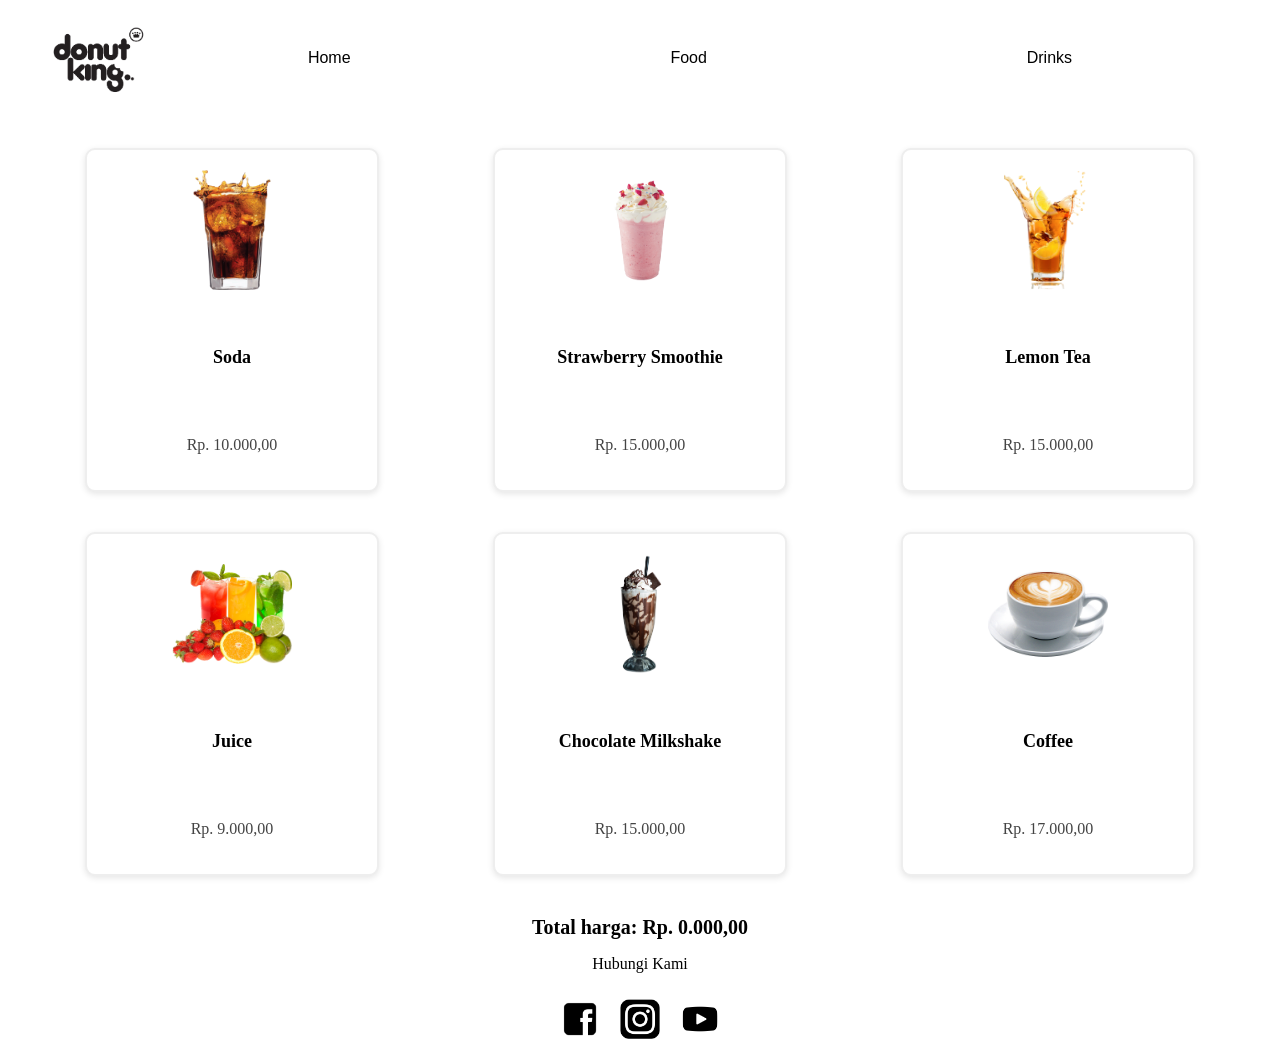
==== Drinks.html @ ea184f0d "initial commit" ====
<!DOCTYPE html>
<html>
  <head>
    <link rel="stylesheet" href="Drinks.css">
    <title>drinks</title>
  </head>
  <body>
    <header class="heading">
        <img src="src/Logo.png" class="logo">
        <div class="button-menu">
          <button class="button1">Home</button>
          <button class="button1">Food</button>
          <button class="button1">Drinks</button>
        </div>
    </header>
    <main>
        <div class="menu-item">
         <img src="src/Soda.png" class="item-image">
         <p class="menu-name">Soda</p>
         <p class="menu-price">Rp. 10.000,00</p>
        </div>
        <div class="menu-item">
         <img src="src/Strawberry Smoothie.png" class="item-image">
         <p class="menu-name">Strawberry Smoothie</p>
         <p class="menu-price">Rp. 15.000,00</p>
        </div>
        <div class="menu-item">
         <img src="src/Lemon Tea.png" class="item-image">
         <p class="menu-name">Lemon Tea</p>
         <p class="menu-price">Rp. 15.000,00</p>
        </div>
        <div class="menu-item">
         <img src="src/Juice.png" class="item-image">
         <p class="menu-name">Juice</p>
         <p class="menu-price">Rp. 9.000,00</p>
        </div>
        <div class="menu-item">
         <img src="src/Chocolate Milkshake.png" class="item-image">
         <p class="menu-name">Chocolate Milkshake</p>
         <p class="menu-price">Rp. 15.000,00</p>
        </div>
        <div class="menu-item">
         <img src="src/Coffee.png" class="item-image">
         <p class="menu-name">Coffee</p>
         <p class="menu-price">Rp. 17.000,00</p>
        </div>
    </main>
    <p class="total-harga">Total harga: Rp. 0.000,00</p>
    <footer>
      <p class="contact-us">Hubungi Kami</p>
      <div class="social-media">
        <img src="src/Facebook.png" class="social-media1">
        <img src="src/Instagram.png" class="social-media1">
        <img src="src/Youtube.png" class="social-media1">
      </div>
    </footer>
  <script src="program.js"></script>
  </body>
</html>
---- Drinks.css ----
.logo{
    width: 100px;
    height: 100px;
}

.header{
    width: 100%;
}

.heading{
    display: flex;
    flex-direction: row;
    align-items: center;
    justify-content: space-between;
    height: 100px;
    padding: 0 40px;
    width: 100%;
    box-sizing: border-box;
}

.button-menu{
    display: flex;
    flex-direction: row;
    align-items: center;
    justify-content: space-evenly;
    height: 100%;
    background-color: transparent;
    flex-grow: 1;
}

.button1{
    background-color: transparent;
    border: none;
    font-size: 16px;
    cursor: pointer;
    margin: 0 auto;
}

.button1.clicked{
    transform: scale(2);
    background-color: rgba(0, 0, 0, 0.1);
}

.social-media{
    display: flex;
    justify-content: center;
    align-items: center;
    gap: 20px;
    margin-top: 10px;
}

.social-media1{
    width: 40px;
    height: 40px;
}

footer{
    display: flex;
    text-align: center;
    align-items: center;
    justify-content: center;
    flex-direction: column;
}

.contant-us{
    text-align: center;
}

main{
    display: grid;
    grid-template-columns: repeat(3, 1fr); /* 3 columns */
    grid-template-rows: repeat(2, auto);   /* 2 rows */
    gap: 40px;
    justify-items: center;
    align-items: center;
    padding: 40px;

}

.menu-item{
    display: flex;
    flex-direction: column;
    align-items: center;
    justify-content: space-between;
    text-align: center;
    background-color: white;
    border: 2px solid #eee;
    border-radius: 10px;
    padding: 20px;
    width: 250px;
    height: 300px;
    box-shadow: 0 2px 6px rgba(0, 0, 0, 0.1);
    transition: transform 0.2s ease;
}

.item-image{
    width: 120px;
    height: 120px;
    object-fit: contain;
}

.menu-name{
    font-size: 18px;
    font-weight: bold;
    margin: 10px 0 5px;
}

.menu-price{
    font-size: 16px;
    color: #444;

}

.menu-item:hover{
    transform: translateY(-8px); /* lifts up slightly */
    box-shadow: 0 8px 18px rgba(0, 0, 0, 0.25); /* deeper shadow */
    border-color: #ff9f43; /* optional highlight border (orange) */ 
}

.menu-item.selected{
    border-color: #ff9f43; /* highlight border */
    box-shadow: 0 8px 20px rgba(255, 165, 0, 0.4);
    transform: translateY(-5px);
}

.total-harga{
    display: block;
    width: fit-content;
    margin: 0 auto;
    font-weight: bold;
    font-size: 20px;
    text-align: center;
}
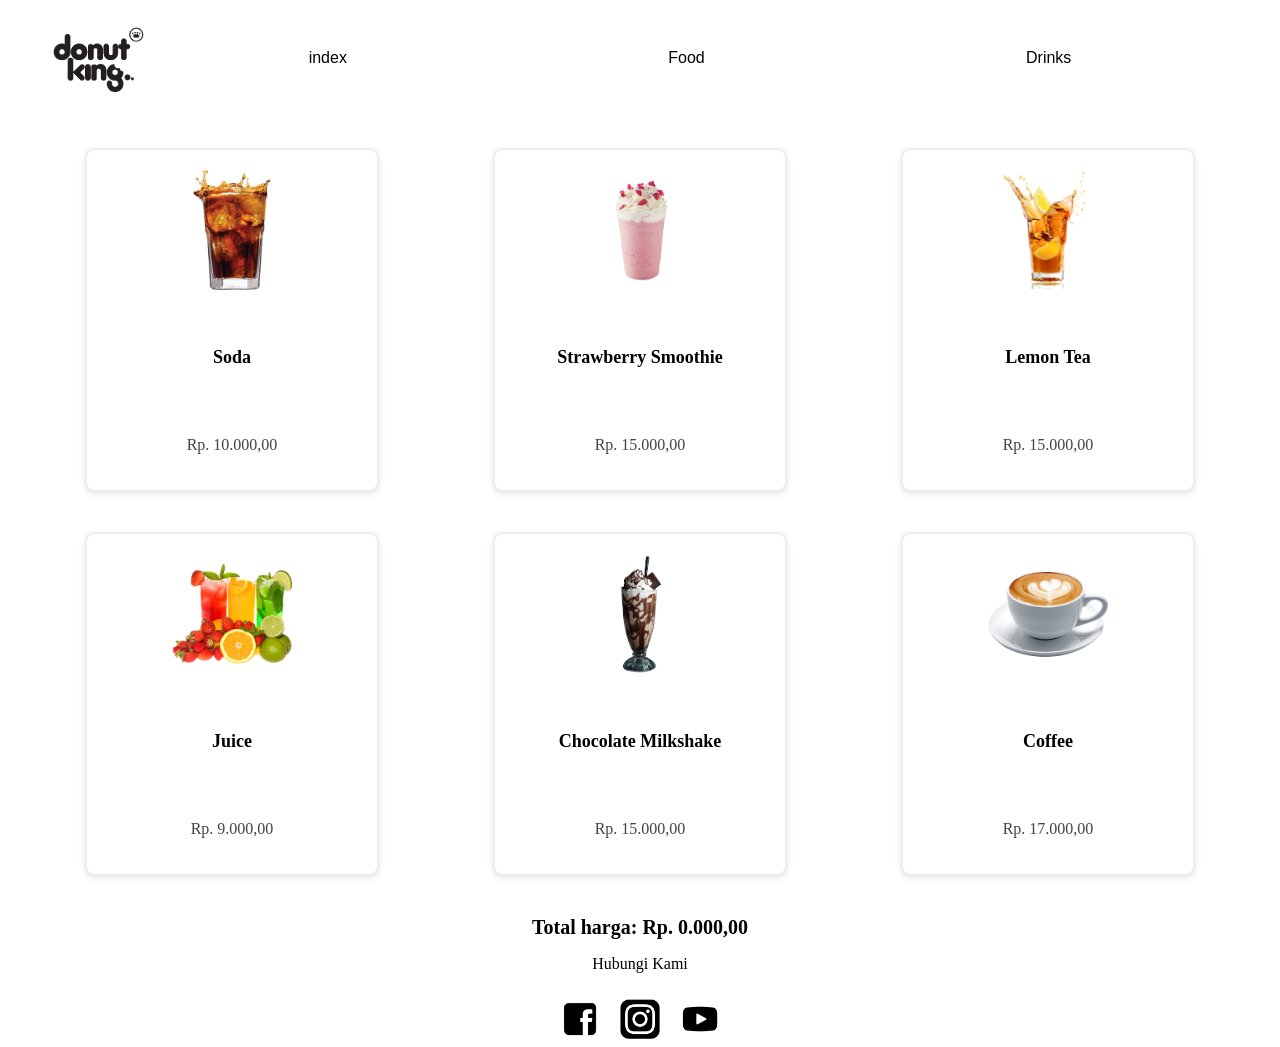
==== commit fc179dcc: "Update Drinks.html" ====
--- a/Drinks.html
+++ b/Drinks.html
@@ -8,7 +8,7 @@
     <header class="heading">
         <img src="src/Logo.png" class="logo">
         <div class="button-menu">
-          <button class="button1">Home</button>
+          <button class="button1">index</button>
           <button class="button1">Food</button>
           <button class="button1">Drinks</button>
         </div>
